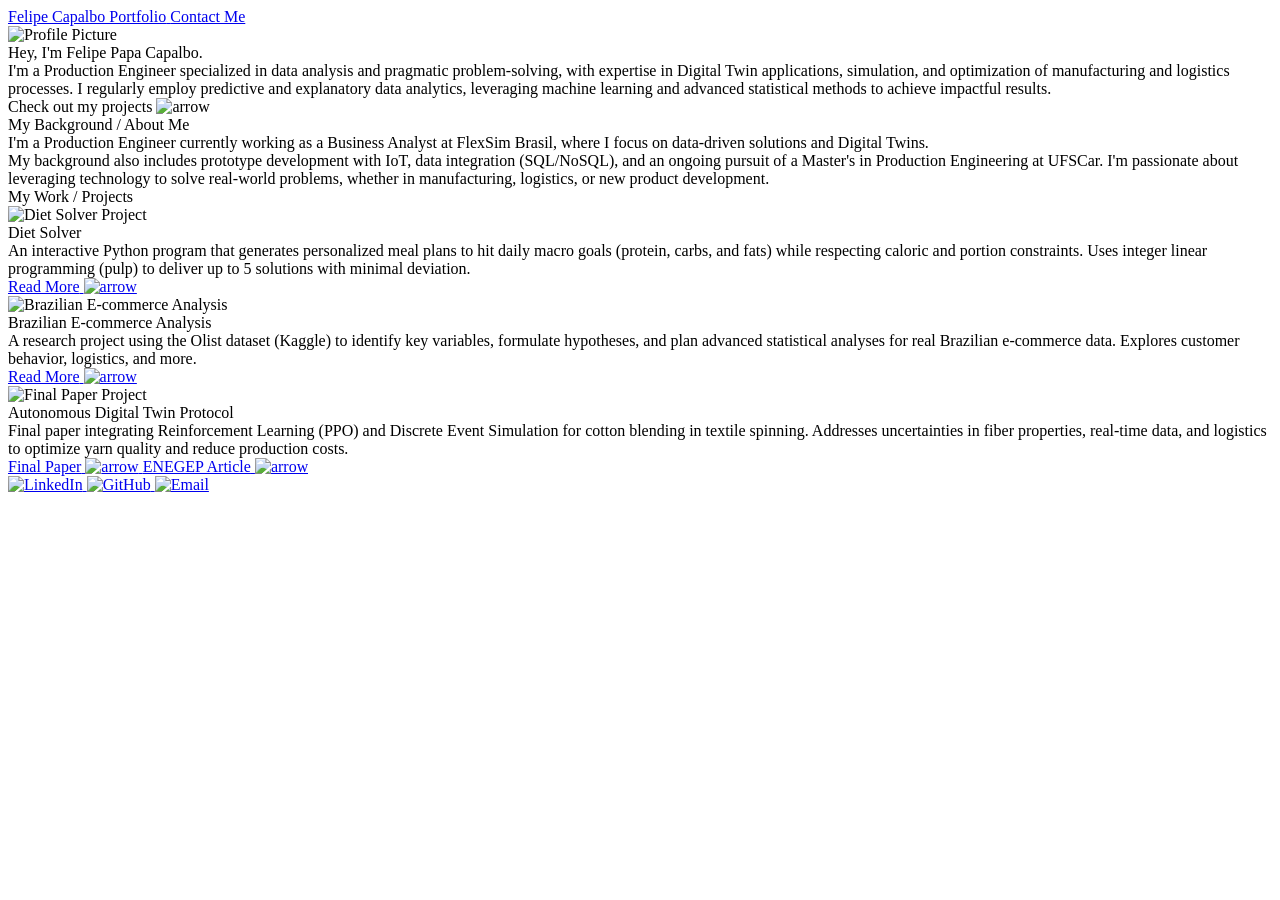
==== index.html @ c8f6b6c6 "Animations" ====
<!DOCTYPE html>
<html lang="en">
<head>
  <meta charset="utf-8">
  <!-- Favicon -->
  <link rel="icon" href="./assets/images/ProfilePicture.jpeg" />

  <title>Felipe Papa Capalbo Portfolio</title>
  <meta name="description" content="Felipe Papa Capalbo's portifolio.">
  <meta name="viewport" content="width=device-width, initial-scale=1" />

  <!-- CSS -->
  <link rel="stylesheet" href="./css/layout.css">
  <link rel="stylesheet" href="./css/typography.css">
  <link rel="stylesheet" href="./css/utilities.css">

  <!-- JS -->
  <script src="https://cdnjs.cloudflare.com/ajax/libs/three.js/r128/three.min.js"></script>
  <script defer src="./js/script.js"></script>

  <!-- Open Graph / Facebook -->
  <meta property="og:type" content="website" />
  <meta property="og:url" content="https://felipepcapalbo.github.io/" />
  <meta property="og:title" content="Felipe Papa Capalbo Portfolio" />
  <meta property="og:description" content="Portfólio de Felipe Papa Capalbo, engenheiro de produção especializado em Digital Twin, análise de dados e otimização de processos." />
  <meta property="og:image" content="https://felipepcapalbo.github.io/assets/images/ProfilePicture.jpeg" />
  <!-- Twitter -->
  <meta name="twitter:card" content="summary_large_image" />
  <meta name="twitter:url" content="https://felipepcapalbo.github.io/" />
  <meta name="twitter:title" content="Felipe Papa Capalbo Portfolio" />
  <meta name="twitter:description" content="Portfólio de Felipe Papa Capalbo, engenheiro de produção especializado em Digital Twin, análise de dados e otimização de processos." />
  <meta name="twitter:image" content="https://felipepcapalbo.github.io/assets/images/ProfilePicture.jpeg" />
</head>
<body>
  <!-- NAVBAR -->
  <div class="navbar">
    <a class="nav-title-link" href="./index.html">
      <span class="nav-title">Felipe Capalbo Portfolio</span>
    </a>
    <a class="button" href="mailto:felipepcapalbo@outlook.com">
      <span class="button-text">Contact Me</span>
    </a>
  </div>

  <!-- MAIN PAGE CONTENT -->
  <div id="main-content">

    <!-- PORTFOLIO HEADER -->
    <div id="portfolio-header">
      <div id="portfolio-header-image-container">
        <img src="./assets/images/ProfilePicture.jpeg" class="portfolio-header-image" alt="Profile Picture">
      </div>

      <div id="portfolio-header-text-container">
        <div class="header-text">
          <span class="main-title">Hey, I'm Felipe Papa Capalbo.</span>
          <div class="body-text">
            I'm a Production Engineer specialized in data analysis and pragmatic problem-solving,
            with expertise in Digital Twin applications, simulation, and optimization of
            manufacturing and logistics processes. I regularly employ predictive and explanatory
            data analytics, leveraging machine learning and advanced statistical methods to achieve
            impactful results.
          </div>
        </div>
        <a class="button" id="my-work-link">
          <span class="button-text">Check out my projects</span>
          <img src="./assets/icons/arrow-right.svg" class="right-arrow-icon" alt="arrow"/>
        </a>
      </div>
    </div>

    <!-- ABOUT SECTION -->
    <div id="about-section">
      <span class="subheader-text">My Background / About Me</span>
      <div class="about-section-content">
        <div class="body-text">
          I'm a Production Engineer currently working as a Business Analyst at FlexSim Brasil, where
          I focus on data-driven solutions and Digital Twins. 
        </div>
        <div class="body-text">
          My background also includes prototype development with IoT, data integration (SQL/NoSQL),
          and an ongoing pursuit of a Master's in Production Engineering at UFSCar. I'm passionate
          about leveraging technology to solve real-world problems, whether in manufacturing,
          logistics, or new product development.
        </div>
      </div>
    </div>

    <!-- PROJECTS / MY WORK SECTION -->
    <div id="my-work-section">
      <span class="subheader-text">My Work / Projects</span>

      <div class="projects-container">
        <!-- PROJETO 1: Diet Solver -->
        <div class="project-card">
          <!-- Ajuste a imagem conforme sua preferência (ou use um placeholder). -->
          <img src="./assets/images/Objective.png" class="project-image" alt="Diet Solver Project">
          <div class="project-card-text-container">
            <div class="subheader-text project-title">Diet Solver</div>
            <div class="body-text project-card-text">
              An interactive Python program that generates personalized meal plans to hit daily macro
              goals (protein, carbs, and fats) while respecting caloric and portion constraints.
              Uses integer linear programming (pulp) to deliver up to 5 solutions with minimal deviation.
            </div>
          </div>
          <!-- Aponte para uma página de projeto específica ou repositório -->
          <a class="button" href="../project-pages/diet-solver.html">
            <span class="button-text">Read More</span>
            <img src="./assets/icons/arrow-right.svg" class="right-arrow-icon" alt="arrow"/>
          </a>
        </div>

        <!-- PROJETO 2: Brazilian E-commerce Analysis -->
        <div class="project-card">
          <img src="./assets/images/EcommerceAnalysis.png" class="project-image" alt="Brazilian E-commerce Analysis">
          <div class="project-card-text-container">
            <div class="subheader-text project-title">Brazilian E-commerce Analysis</div>
            <div class="body-text project-card-text">
              A research project using the Olist dataset (Kaggle) to identify key variables,
              formulate hypotheses, and plan advanced statistical analyses for real Brazilian
              e-commerce data. Explores customer behavior, logistics, and more.
            </div>
          </div>
          <a class="button" href="../project-pages/brazilian-ecommerce.html">
            <span class="button-text">Read More</span>
            <img src="./assets/icons/arrow-right.svg" class="right-arrow-icon" alt="arrow"/>
          </a>
        </div>

        <!-- PROJETO 3: Final Paper (Autonomous Digital Twin) -->
        <div class="project-card">
          <!-- Ajuste a imagem conforme sua preferência. -->
          <img src="./assets/images/CottonBlending.png" class="project-image" alt="Final Paper Project">
          <div class="project-card-text-container">
            <div class="subheader-text project-title">Autonomous Digital Twin Protocol</div>
            <div class="body-text project-card-text">
              Final paper integrating Reinforcement Learning (PPO) and Discrete Event Simulation
              for cotton blending in textile spinning. Addresses uncertainties in fiber properties,
              real-time data, and logistics to optimize yarn quality and reduce production costs.
            </div>
          </div>
          <a class="button" href="./artigos/monografia/FinalPaper-Bachelor.pdf">
            <span class="button-text">Final Paper</span>
            <img src="./assets/icons/arrow-right.svg" class="right-arrow-icon" alt="arrow"/>
          </a>
          <a class="button" href="./artigos/enegep2025/ENEGEP2025-AutonomousDigitalTwinProtocol.pdf">
            <span class="button-text">ENEGEP Article</span>
            <img src="./assets/icons/arrow-right.svg" class="right-arrow-icon" alt="arrow"/>
          </a>
        </div>
      </div>
    </div>
  </div>

  <!-- FOOTER -->
  <div id="footer">
    <a class="icon-link" target="_blank" href="https://linkedin.com/in/felipecapalbo">
      <img src="./assets/icons/linkedin.svg" class="footer-icon" alt="LinkedIn">
    </a>
    <a class="icon-link" target="_blank" href="https://github.com/FelipePCapalbo">
      <img src="./assets/icons/github.svg" class="footer-icon" alt="GitHub">
    </a>
    <a class="icon-link" href="mailto:felipepcapalbo@outlook.com">
      <img src="./assets/icons/mail.svg" class="footer-icon" alt="Email">
    </a>
  </div>
</body>
</html>
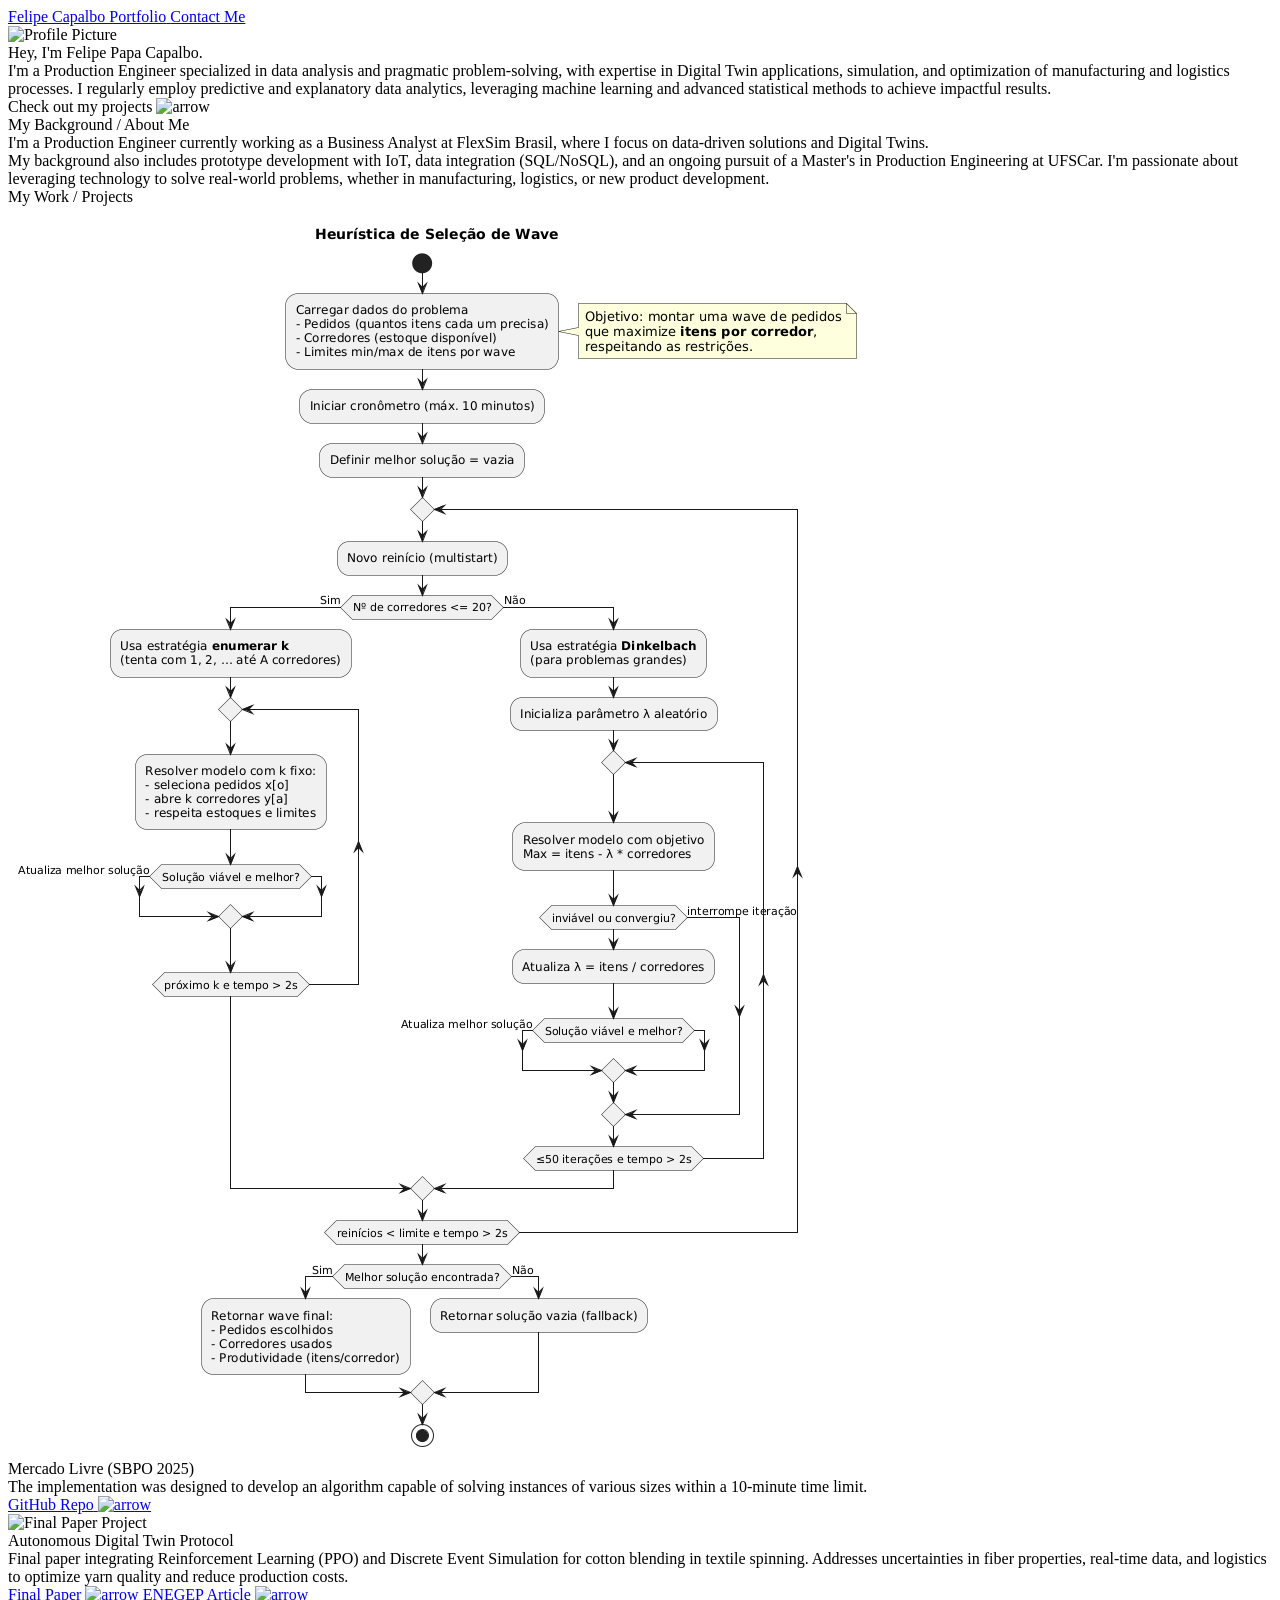
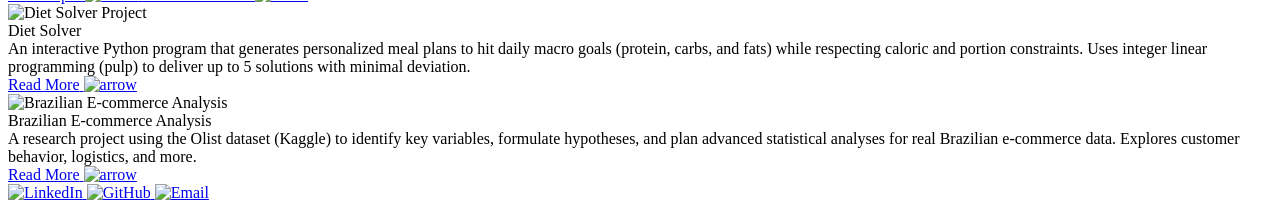
==== commit e095c11f: "ML SBPO" ====
--- a/index.html
+++ b/index.html
@@ -91,6 +91,43 @@
       <span class="subheader-text">My Work / Projects</span>
 
       <div class="projects-container">
+        <!-- PROJETO 4: EYF ML Challenge (SBPO 2025) -->
+        <div class="project-card">
+          <img src="./assets/images/Heuristica.png" class="project-image" alt="EYF ML Challenge (SBPO 2025)">
+          <div class="project-card-text-container">
+            <div class="subheader-text project-title">Mercado Livre (SBPO 2025)</div>
+            <div class="body-text project-card-text">
+              The implementation was designed to develop an algorithm capable of solving instances of various sizes within a 10-minute time limit.
+            </div>
+          </div>
+          <a class="button" target="_blank" href="https://github.com/FelipePCapalbo/EYF_ML_challenge-sbpo-2025">
+            <span class="button-text">GitHub Repo</span>
+            <img src="./assets/icons/arrow-right.svg" class="right-arrow-icon" alt="arrow"/>
+          </a>
+        </div>
+
+        <!-- PROJETO 3: Final Paper (Autonomous Digital Twin) -->
+        <div class="project-card">
+          <!-- Ajuste a imagem conforme sua preferência. -->
+          <img src="./assets/images/CottonBlending.png" class="project-image" alt="Final Paper Project">
+          <div class="project-card-text-container">
+            <div class="subheader-text project-title">Autonomous Digital Twin Protocol</div>
+            <div class="body-text project-card-text">
+              Final paper integrating Reinforcement Learning (PPO) and Discrete Event Simulation
+              for cotton blending in textile spinning. Addresses uncertainties in fiber properties,
+              real-time data, and logistics to optimize yarn quality and reduce production costs.
+            </div>
+          </div>
+          <a class="button" href="./artigos/monografia/FinalPaper-Bachelor.pdf">
+            <span class="button-text">Final Paper</span>
+            <img src="./assets/icons/arrow-right.svg" class="right-arrow-icon" alt="arrow"/>
+          </a>
+          <a class="button" href="./artigos/enegep2025/ENEGEP2025-AutonomousDigitalTwinProtocol.pdf">
+            <span class="button-text">ENEGEP Article</span>
+            <img src="./assets/icons/arrow-right.svg" class="right-arrow-icon" alt="arrow"/>
+          </a>
+        </div>
+
         <!-- PROJETO 1: Diet Solver -->
         <div class="project-card">
           <!-- Ajuste a imagem conforme sua preferência (ou use um placeholder). -->
@@ -126,28 +163,6 @@
             <img src="./assets/icons/arrow-right.svg" class="right-arrow-icon" alt="arrow"/>
           </a>
         </div>
-
-        <!-- PROJETO 3: Final Paper (Autonomous Digital Twin) -->
-        <div class="project-card">
-          <!-- Ajuste a imagem conforme sua preferência. -->
-          <img src="./assets/images/CottonBlending.png" class="project-image" alt="Final Paper Project">
-          <div class="project-card-text-container">
-            <div class="subheader-text project-title">Autonomous Digital Twin Protocol</div>
-            <div class="body-text project-card-text">
-              Final paper integrating Reinforcement Learning (PPO) and Discrete Event Simulation
-              for cotton blending in textile spinning. Addresses uncertainties in fiber properties,
-              real-time data, and logistics to optimize yarn quality and reduce production costs.
-            </div>
-          </div>
-          <a class="button" href="./artigos/monografia/FinalPaper-Bachelor.pdf">
-            <span class="button-text">Final Paper</span>
-            <img src="./assets/icons/arrow-right.svg" class="right-arrow-icon" alt="arrow"/>
-          </a>
-          <a class="button" href="./artigos/enegep2025/ENEGEP2025-AutonomousDigitalTwinProtocol.pdf">
-            <span class="button-text">ENEGEP Article</span>
-            <img src="./assets/icons/arrow-right.svg" class="right-arrow-icon" alt="arrow"/>
-          </a>
-        </div>
       </div>
     </div>
   </div>
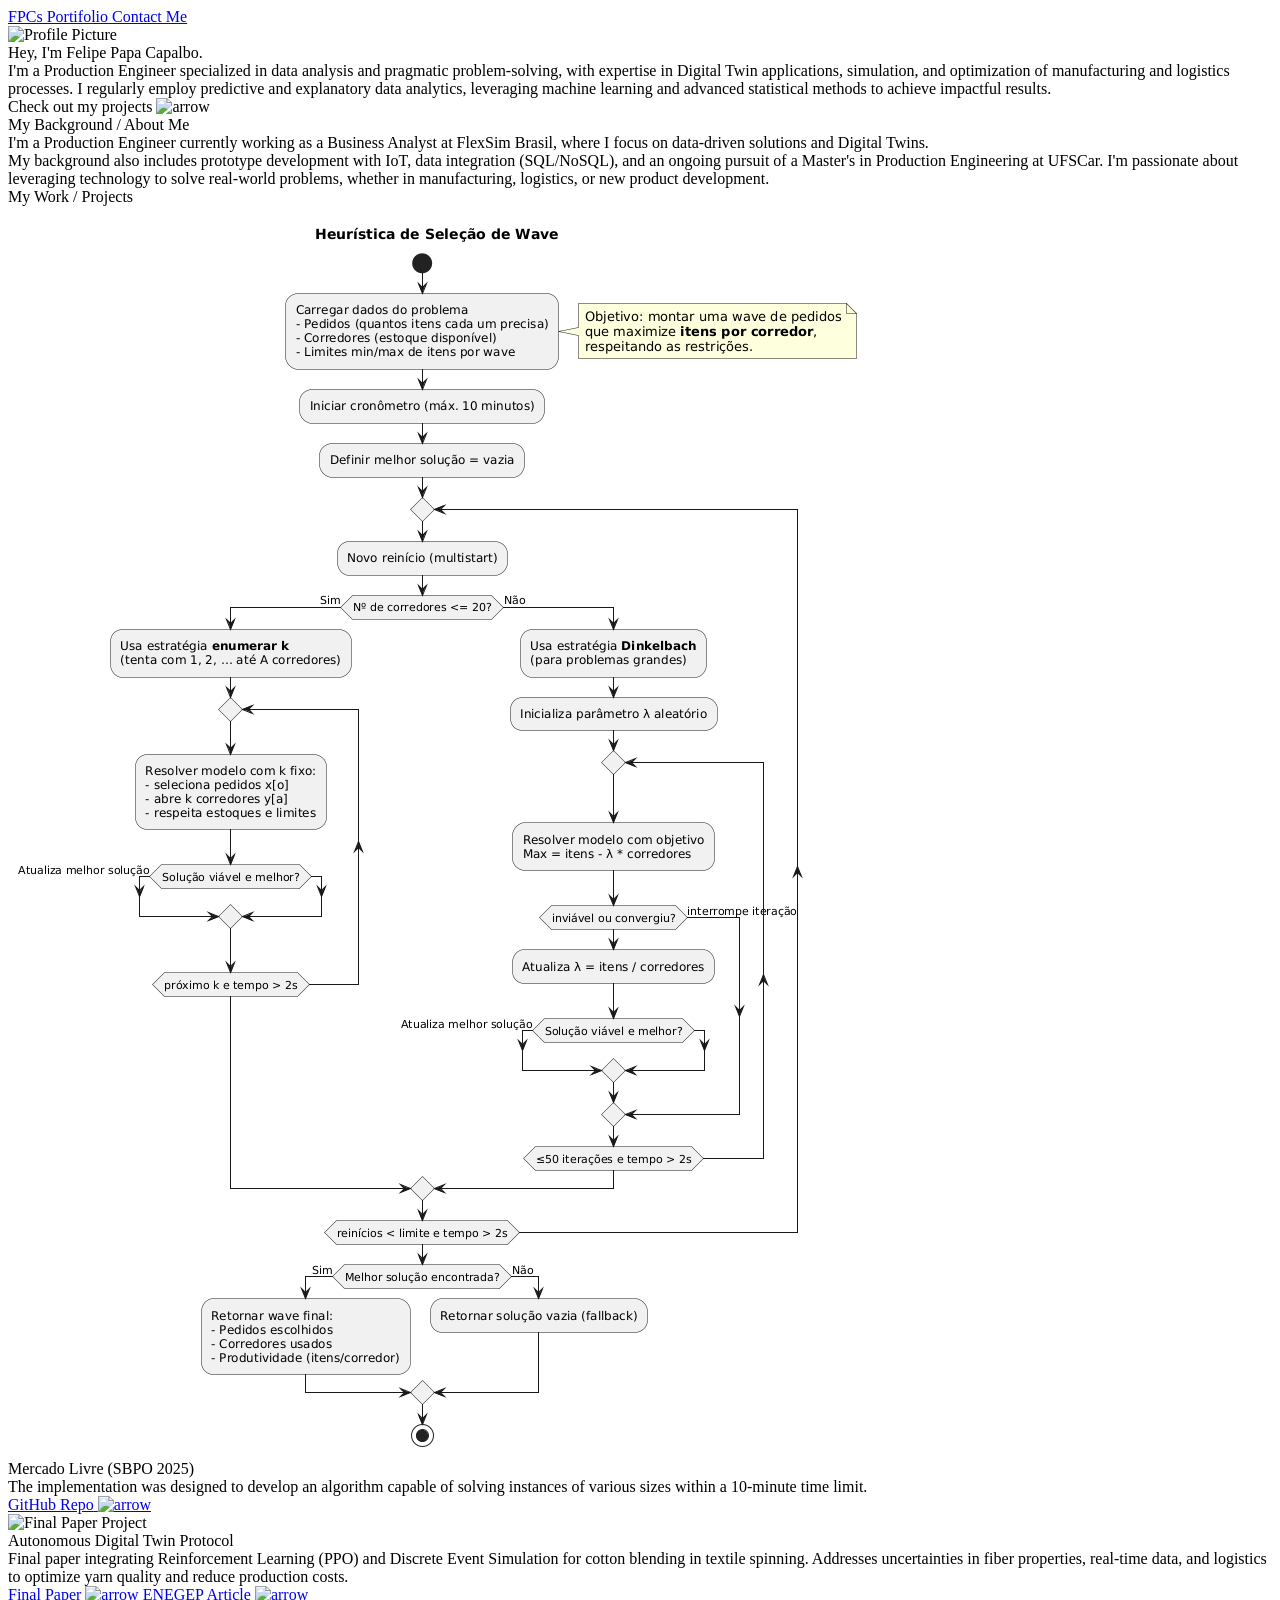
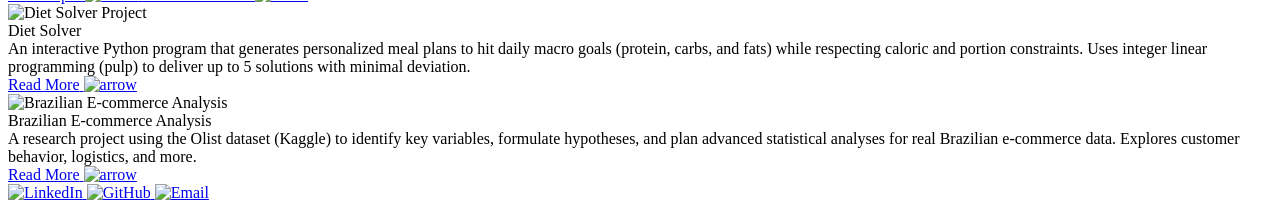
==== commit 4ca75632: "style: padroniza idioma pt-br, navbar, metatags OG/Twitter e links de projeto; atualiza favicon nas " ====
--- a/index.html
+++ b/index.html
@@ -1,12 +1,12 @@
 <!DOCTYPE html>
-<html lang="en">
+<html lang="pt-br">
 <head>
   <meta charset="utf-8">
   <!-- Favicon -->
   <link rel="icon" href="./assets/images/ProfilePicture.jpeg" />
 
-  <title>Felipe Papa Capalbo Portfolio</title>
-  <meta name="description" content="Felipe Papa Capalbo's portifolio.">
+  <title>FPCs Portifolio</title>
+  <meta name="description" content="Portfólio de Felipe Papa Capalbo, engenheiro de produção especializado em Digital Twin, análise de dados e otimização de processos.">
   <meta name="viewport" content="width=device-width, initial-scale=1" />
 
   <!-- CSS -->
@@ -21,13 +21,13 @@
   <!-- Open Graph / Facebook -->
   <meta property="og:type" content="website" />
   <meta property="og:url" content="https://felipepcapalbo.github.io/" />
-  <meta property="og:title" content="Felipe Papa Capalbo Portfolio" />
+  <meta property="og:title" content="FPCs Portifolio" />
   <meta property="og:description" content="Portfólio de Felipe Papa Capalbo, engenheiro de produção especializado em Digital Twin, análise de dados e otimização de processos." />
   <meta property="og:image" content="https://felipepcapalbo.github.io/assets/images/ProfilePicture.jpeg" />
   <!-- Twitter -->
   <meta name="twitter:card" content="summary_large_image" />
   <meta name="twitter:url" content="https://felipepcapalbo.github.io/" />
-  <meta name="twitter:title" content="Felipe Papa Capalbo Portfolio" />
+  <meta name="twitter:title" content="FPCs Portifolio" />
   <meta name="twitter:description" content="Portfólio de Felipe Papa Capalbo, engenheiro de produção especializado em Digital Twin, análise de dados e otimização de processos." />
   <meta name="twitter:image" content="https://felipepcapalbo.github.io/assets/images/ProfilePicture.jpeg" />
 </head>
@@ -35,7 +35,7 @@
   <!-- NAVBAR -->
   <div class="navbar">
     <a class="nav-title-link" href="./index.html">
-      <span class="nav-title">Felipe Capalbo Portfolio</span>
+      <span class="nav-title">FPCs Portifolio</span>
     </a>
     <a class="button" href="mailto:felipepcapalbo@outlook.com">
       <span class="button-text">Contact Me</span>
@@ -141,7 +141,7 @@
             </div>
           </div>
           <!-- Aponte para uma página de projeto específica ou repositório -->
-          <a class="button" href="../project-pages/diet-solver.html">
+          <a class="button" href="./project-pages/diet-solver.html">
             <span class="button-text">Read More</span>
             <img src="./assets/icons/arrow-right.svg" class="right-arrow-icon" alt="arrow"/>
           </a>
@@ -158,7 +158,7 @@
               e-commerce data. Explores customer behavior, logistics, and more.
             </div>
           </div>
-          <a class="button" href="../project-pages/brazilian-ecommerce.html">
+          <a class="button" href="./project-pages/brazilian-ecommerce.html">
             <span class="button-text">Read More</span>
             <img src="./assets/icons/arrow-right.svg" class="right-arrow-icon" alt="arrow"/>
           </a>
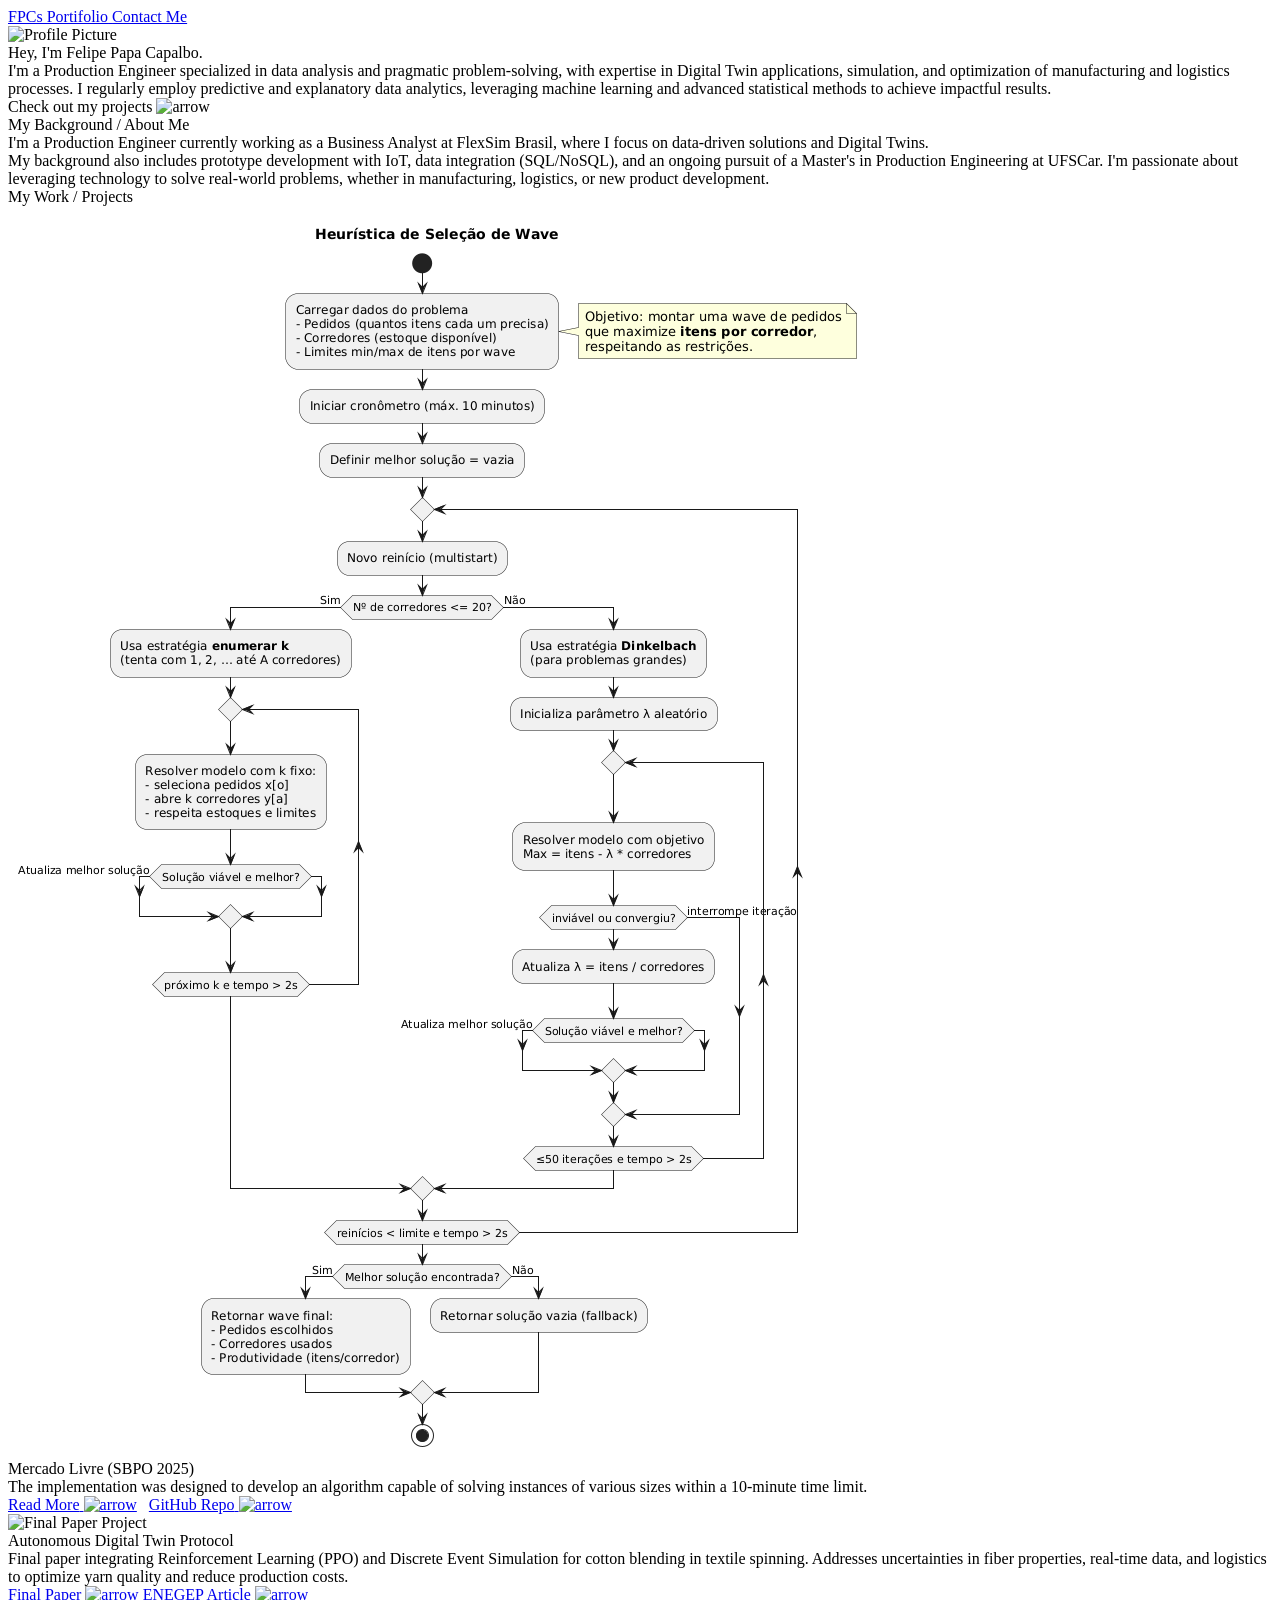
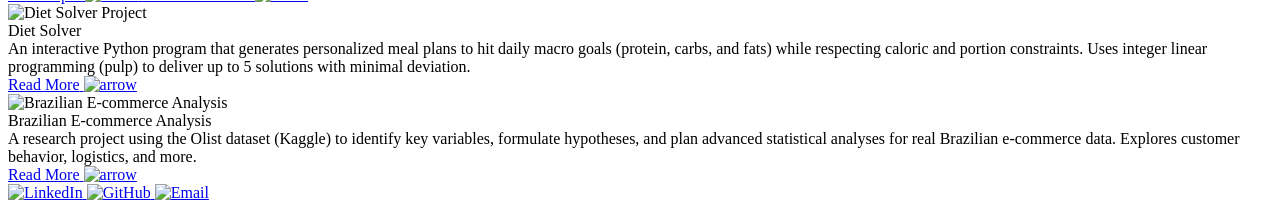
==== commit 9112baaf: "feat: adiciona página do EYF ML Challenge com imagem e bloco de código (ChallengeSolver.java) + botã" ====
--- a/index.html
+++ b/index.html
@@ -100,10 +100,16 @@
               The implementation was designed to develop an algorithm capable of solving instances of various sizes within a 10-minute time limit.
             </div>
           </div>
-          <a class="button" target="_blank" href="https://github.com/FelipePCapalbo/EYF_ML_challenge-sbpo-2025">
-            <span class="button-text">GitHub Repo</span>
-            <img src="./assets/icons/arrow-right.svg" class="right-arrow-icon" alt="arrow"/>
-          </a>
+          <div style="display:flex; gap:12px; flex-wrap:wrap;">
+            <a class="button" href="./project-pages/ml-challenge.html">
+              <span class="button-text">Read More</span>
+              <img src="./assets/icons/arrow-right.svg" class="right-arrow-icon" alt="arrow"/>
+            </a>
+            <a class="button" target="_blank" rel="noopener noreferrer" href="https://github.com/FelipePCapalbo/EYF_ML_challenge-sbpo-2025">
+              <span class="button-text">GitHub Repo</span>
+              <img src="./assets/icons/arrow-right.svg" class="right-arrow-icon" alt="arrow"/>
+            </a>
+          </div>
         </div>
 
         <!-- PROJETO 3: Final Paper (Autonomous Digital Twin) -->
@@ -169,10 +175,10 @@
 
   <!-- FOOTER -->
   <div id="footer">
-    <a class="icon-link" target="_blank" href="https://linkedin.com/in/felipecapalbo">
+    <a class="icon-link" target="_blank" rel="noopener noreferrer" href="https://linkedin.com/in/felipecapalbo">
       <img src="./assets/icons/linkedin.svg" class="footer-icon" alt="LinkedIn">
     </a>
-    <a class="icon-link" target="_blank" href="https://github.com/FelipePCapalbo">
+    <a class="icon-link" target="_blank" rel="noopener noreferrer" href="https://github.com/FelipePCapalbo">
       <img src="./assets/icons/github.svg" class="footer-icon" alt="GitHub">
     </a>
     <a class="icon-link" href="mailto:felipepcapalbo@outlook.com">
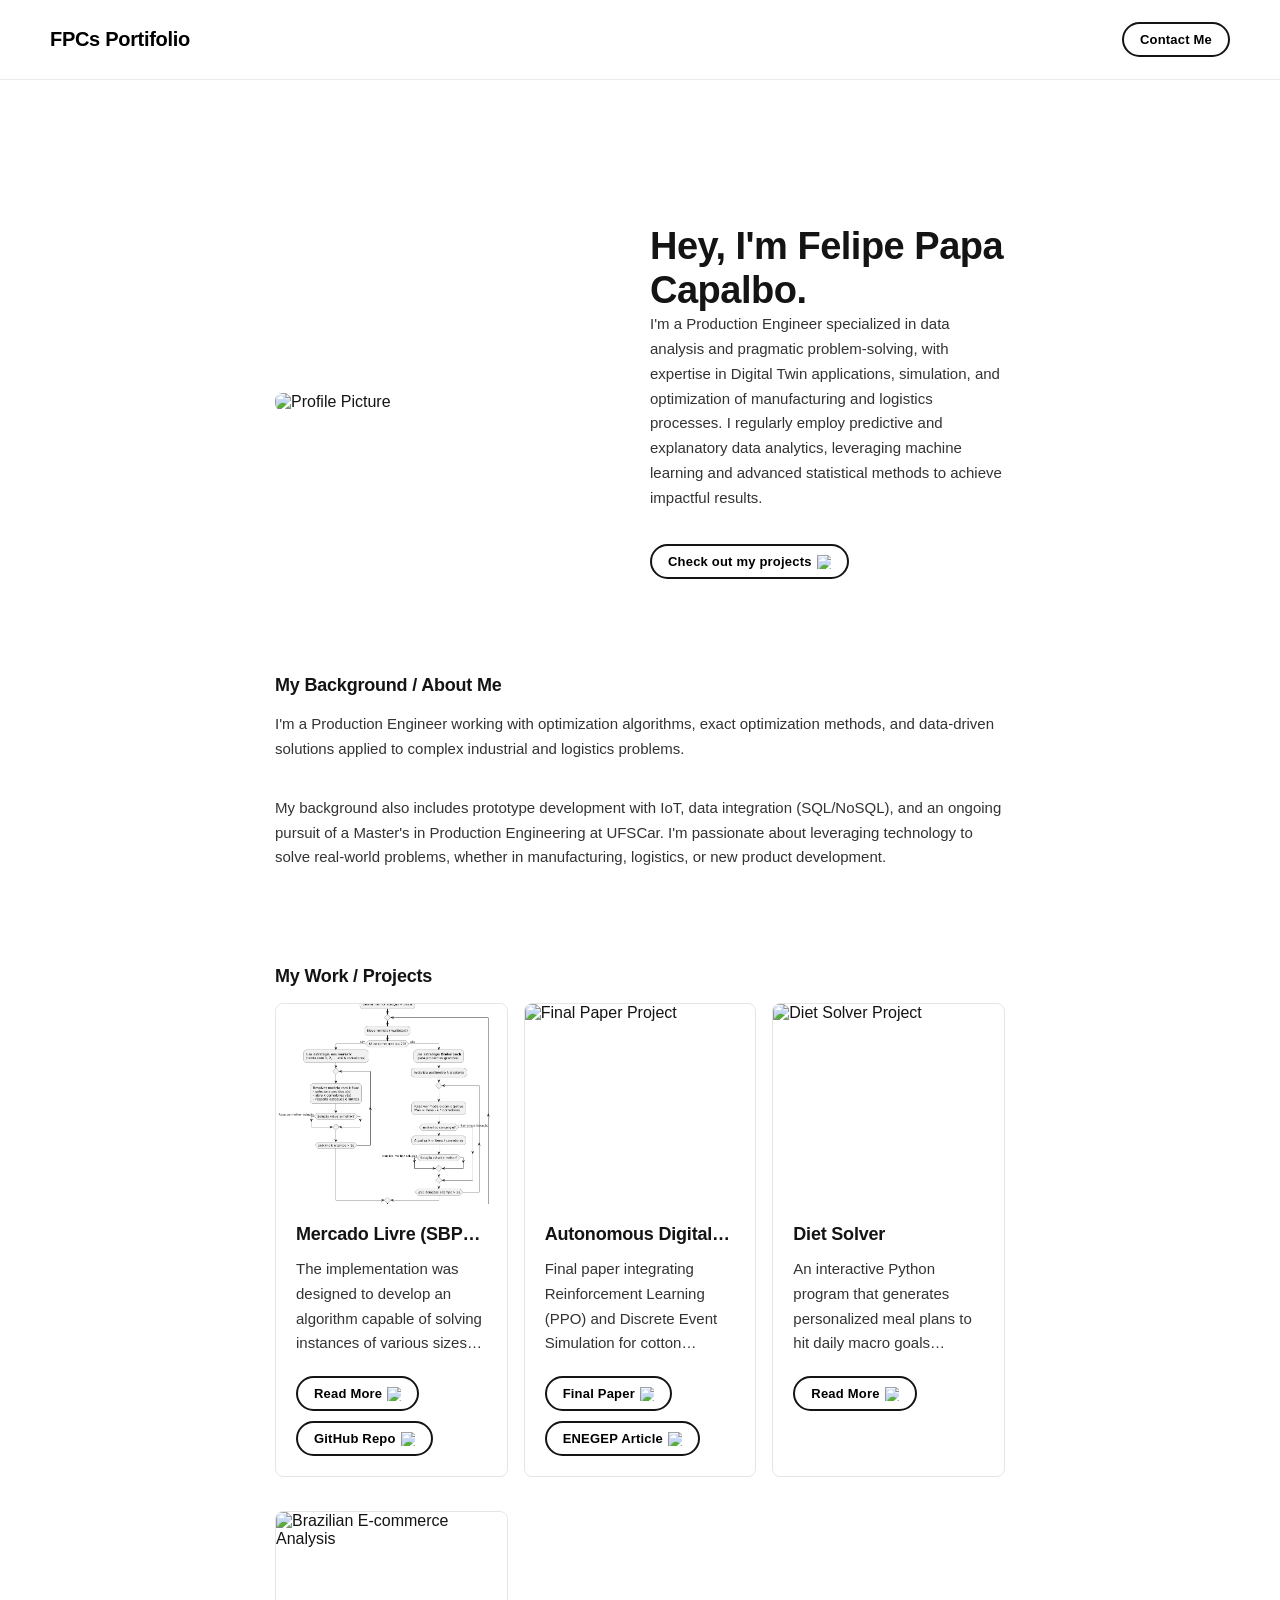
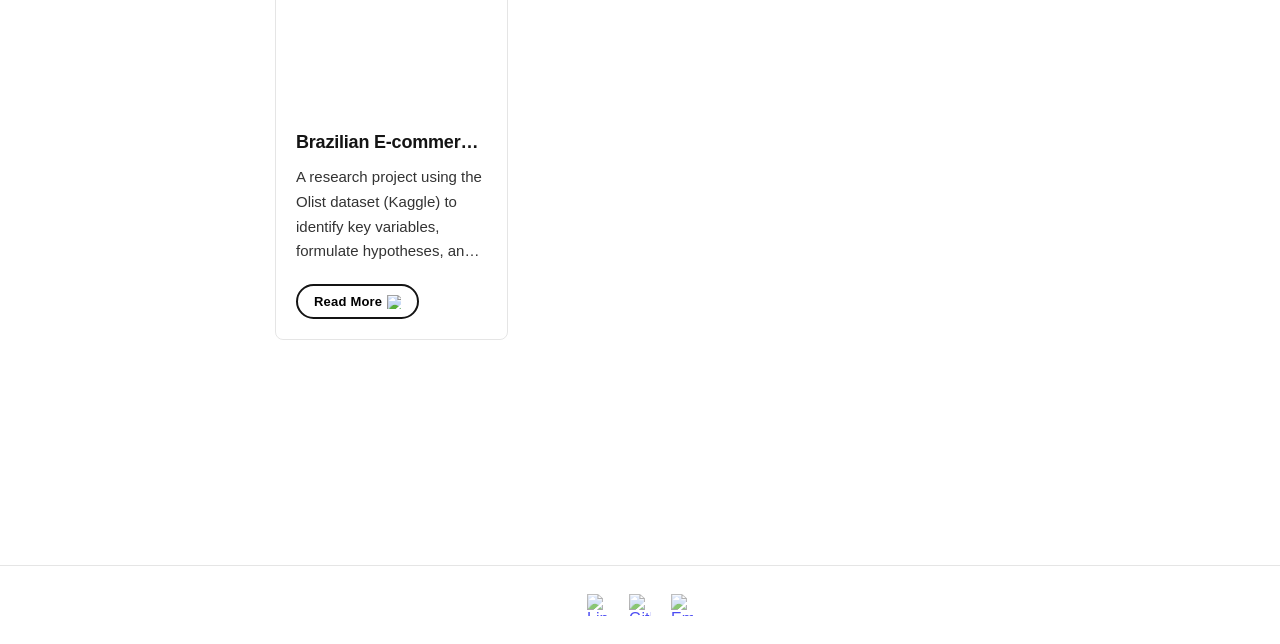
==== commit 113e42a2: "[Felipe] - 04/03/26 - Atualizações" ====
--- a/index.html
+++ b/index.html
@@ -62,7 +62,7 @@
             impactful results.
           </div>
         </div>
-        <a class="button" id="my-work-link">
+        <a class="button" id="my-work-link" href="#my-work-section">
           <span class="button-text">Check out my projects</span>
           <img src="./assets/icons/arrow-right.svg" class="right-arrow-icon" alt="arrow"/>
         </a>
@@ -74,8 +74,8 @@
       <span class="subheader-text">My Background / About Me</span>
       <div class="about-section-content">
         <div class="body-text">
-          I'm a Production Engineer currently working as a Business Analyst at FlexSim Brasil, where
-          I focus on data-driven solutions and Digital Twins. 
+          I'm a Production Engineer working with optimization algorithms, exact optimization methods,
+          and data-driven solutions applied to complex industrial and logistics problems.
         </div>
         <div class="body-text">
           My background also includes prototype development with IoT, data integration (SQL/NoSQL),
@@ -100,7 +100,7 @@
               The implementation was designed to develop an algorithm capable of solving instances of various sizes within a 10-minute time limit.
             </div>
           </div>
-          <div style="display:flex; gap:12px; flex-wrap:wrap;">
+          <div class="project-card-actions">
             <a class="button" href="./project-pages/ml-challenge.html">
               <span class="button-text">Read More</span>
               <img src="./assets/icons/arrow-right.svg" class="right-arrow-icon" alt="arrow"/>
@@ -114,7 +114,6 @@
 
         <!-- PROJETO 3: Final Paper (Autonomous Digital Twin) -->
         <div class="project-card">
-          <!-- Ajuste a imagem conforme sua preferência. -->
           <img src="./assets/images/CottonBlending.png" class="project-image" alt="Final Paper Project">
           <div class="project-card-text-container">
             <div class="subheader-text project-title">Autonomous Digital Twin Protocol</div>
@@ -124,19 +123,20 @@
               real-time data, and logistics to optimize yarn quality and reduce production costs.
             </div>
           </div>
-          <a class="button" href="./artigos/monografia/FinalPaper-Bachelor.pdf">
-            <span class="button-text">Final Paper</span>
-            <img src="./assets/icons/arrow-right.svg" class="right-arrow-icon" alt="arrow"/>
-          </a>
-          <a class="button" href="./artigos/enegep2025/ENEGEP2025-AutonomousDigitalTwinProtocol.pdf">
-            <span class="button-text">ENEGEP Article</span>
-            <img src="./assets/icons/arrow-right.svg" class="right-arrow-icon" alt="arrow"/>
-          </a>
+          <div class="project-card-actions">
+            <a class="button" href="./artigos/monografia/FinalPaper-Bachelor.pdf">
+              <span class="button-text">Final Paper</span>
+              <img src="./assets/icons/arrow-right.svg" class="right-arrow-icon" alt="arrow"/>
+            </a>
+            <a class="button" href="./artigos/enegep2025/ENEGEP2025-AutonomousDigitalTwinProtocol.pdf">
+              <span class="button-text">ENEGEP Article</span>
+              <img src="./assets/icons/arrow-right.svg" class="right-arrow-icon" alt="arrow"/>
+            </a>
+          </div>
         </div>
 
         <!-- PROJETO 1: Diet Solver -->
         <div class="project-card">
-          <!-- Ajuste a imagem conforme sua preferência (ou use um placeholder). -->
           <img src="./assets/images/Objective.png" class="project-image" alt="Diet Solver Project">
           <div class="project-card-text-container">
             <div class="subheader-text project-title">Diet Solver</div>
@@ -146,11 +146,12 @@
               Uses integer linear programming (pulp) to deliver up to 5 solutions with minimal deviation.
             </div>
           </div>
-          <!-- Aponte para uma página de projeto específica ou repositório -->
-          <a class="button" href="./project-pages/diet-solver.html">
-            <span class="button-text">Read More</span>
-            <img src="./assets/icons/arrow-right.svg" class="right-arrow-icon" alt="arrow"/>
-          </a>
+          <div class="project-card-actions">
+            <a class="button" href="./project-pages/diet-solver.html">
+              <span class="button-text">Read More</span>
+              <img src="./assets/icons/arrow-right.svg" class="right-arrow-icon" alt="arrow"/>
+            </a>
+          </div>
         </div>
 
         <!-- PROJETO 2: Brazilian E-commerce Analysis -->
@@ -164,10 +165,12 @@
               e-commerce data. Explores customer behavior, logistics, and more.
             </div>
           </div>
-          <a class="button" href="./project-pages/brazilian-ecommerce.html">
-            <span class="button-text">Read More</span>
-            <img src="./assets/icons/arrow-right.svg" class="right-arrow-icon" alt="arrow"/>
-          </a>
+          <div class="project-card-actions">
+            <a class="button" href="./project-pages/brazilian-ecommerce.html">
+              <span class="button-text">Read More</span>
+              <img src="./assets/icons/arrow-right.svg" class="right-arrow-icon" alt="arrow"/>
+            </a>
+          </div>
         </div>
       </div>
     </div>
--- a/css/layout.css
+++ b/css/layout.css
@@ -0,0 +1,246 @@
+* {
+  box-sizing: border-box;
+}
+
+html {
+  text-size-adjust: none;
+  -webkit-text-size-adjust: none;
+  -moz-text-size-adjust: none;
+  -ms-text-size-adjust: none;
+}
+
+body {
+  margin: 0;
+  -webkit-font-smoothing: antialiased;
+  -moz-osx-font-smoothing: grayscale;
+}
+
+
+
+
+/* Main Page Layout */
+
+#main-content {
+  margin: 225px 425px;
+  display: flex;
+  flex-direction: column;
+  gap: 96px;
+}
+
+
+
+
+/* Portfolio Header */
+
+#portfolio-header {
+  display: flex;
+  gap: 20px;
+  align-items: center;
+}
+
+#portfolio-header-image-container {
+  display: flex;
+  flex-direction: column;
+  gap: 10px;
+  flex-basis: 50%;
+}
+
+.portfolio-header-image {
+  width: 100%;
+  height: auto;
+  max-height: 460px;
+  object-fit: cover;
+  object-position: center top;
+  border-radius: 8px;
+}
+
+#portfolio-header-text-container {
+  display: flex;
+  flex-direction: column;
+  gap: 34px;
+  flex-basis: 50%;
+}
+
+
+
+
+/* About Section */
+
+#about-section {
+  display: flex;
+  flex-direction: column;
+  gap: 16px;
+}
+
+.about-section-content {
+  display: flex;
+  flex-direction: column;
+  gap: 34px;
+}
+
+
+
+
+/* Project Section */
+
+#my-work-section {
+  display: flex;
+  flex-direction: column;
+  gap: 16px;
+}
+
+.projects-container {
+  display: flex;
+  gap: 34px 16px;
+  flex-wrap: wrap;
+}
+
+    /* Project Cards */
+
+    .project-card {
+      max-width: calc((100% - 32px) / 3);
+      display: flex;
+      flex-direction: column;
+      gap: 20px;
+      border: 1px solid rgba(0, 0, 0, 0.1);
+      border-radius: 8px;
+      padding: 0 0 20px 0;
+      overflow: hidden;
+      transition: box-shadow 200ms ease, transform 200ms ease;
+    }
+
+    .project-card:hover {
+      box-shadow: 0 4px 20px rgba(0, 0, 0, 0.1);
+      transform: translateY(-2px);
+    }
+
+    .project-card-text-container {
+      flex-direction: column;
+      display: flex;
+      gap: 12px;
+      padding: 0 20px;
+    }
+
+    .project-card-actions {
+      display: flex;
+      gap: 10px;
+      flex-wrap: wrap;
+      padding: 0 20px;
+    }
+
+    .project-image {
+      width: 100%;
+      height: 200px;
+      object-fit: cover;
+      object-position: center;
+      border-radius: 0;
+    }
+
+
+
+
+/* Project Pages */
+
+#project-header {
+  display: flex;
+  flex-direction: column;
+  gap: 16px;
+}
+
+.project-header-image {
+  width: 100%;
+  height: auto;
+}
+
+#project-details {
+  display: flex;
+  flex-direction: column;
+  gap: 16px;
+}
+
+.project-details-content {
+  display: flex;
+  flex-direction: column;
+  gap: 34px;
+}
+
+    /* Project Gallery */
+
+    #project-gallery {
+      display: flex;
+      flex-direction: column;
+      gap: 16px;
+    }
+
+    .project-gallery-content {
+      display: flex;
+      flex-wrap: wrap;
+      gap: 34px 16px;
+    }
+
+    .gallery-image-container {
+      width: 100%;
+      display: flex;
+      flex-direction: column;
+      gap: 10px;
+    }
+
+    .gallery-image-container.half-width {
+      width: calc((100% - 16px) / 2);
+    }
+
+    .gallery-image {
+      width: 100%;
+      height: auto;
+    }
+
+
+/* Extra Extra large devices (large laptops and desktops, 1200px and below) */
+@media only screen and (max-width: 1600px) {
+  #main-content {
+    margin: 225px 275px;
+  }
+}
+
+/* Extra large devices (large laptops and desktops, 1200px and below) */
+@media only screen and (max-width: 1200px) {
+  #main-content {
+    margin: 225px 175px;
+  }
+}
+
+/* Large devices (laptops/desktops, 1000px and below) */
+@media only screen and (max-width: 1000px) {
+  #main-content {
+    margin: 225px 75px;
+  }
+}
+
+/* Small devices (portrait tablets and large phones, 800px and below) */
+@media only screen and (max-width: 800px) {
+  #main-content {
+    margin: 120px 50px;
+  }
+
+  #portfolio-header {
+    flex-direction: column;
+  }
+
+  .project-card {
+    max-width: calc((100% - 16px) / 2);
+  }
+}
+
+/* Small devices (portrait tablets and large phones, 600px and below) */
+@media only screen and (max-width: 600px) {
+  #main-content {
+    margin: 100px 20px;
+  }
+
+  .project-card {
+    max-width: 100%;
+  }
+}
+
+
+
--- a/css/typography.css
+++ b/css/typography.css
@@ -0,0 +1,58 @@
+body {
+  font-family: "Helvetica Neue", Helvetica, Arial, sans-serif;
+  color: #141414;
+}
+
+.nav-title {
+  font-weight: 700;
+  font-size: 20px;
+  letter-spacing: -0.3px;
+}
+
+.button-text {
+  font-size: 13px;
+  font-weight: 600;
+  letter-spacing: 0.2px;
+}
+
+.image-caption {
+  font-size: 13px;
+  font-weight: 500;
+  color: #666;
+}
+
+.main-title {
+  font-size: 38px;
+  font-weight: 700;
+  line-height: 1.15;
+  letter-spacing: -0.5px;
+}
+
+.subheader-text {
+  font-size: 18px;
+  font-weight: 700;
+  letter-spacing: -0.2px;
+}
+
+.body-text {
+  font-size: 15px;
+  font-weight: 400;
+  line-height: 1.65;
+  color: #333;
+}
+
+.project-card-text {
+  overflow: hidden;
+  text-overflow: ellipsis;
+  display: -webkit-box;
+  -webkit-line-clamp: 4;
+  -webkit-box-orient: vertical;
+}
+
+.project-title {
+  overflow: hidden;
+  text-overflow: ellipsis;
+  display: -webkit-box;
+  -webkit-line-clamp: 1;
+  -webkit-box-orient: vertical;
+}
--- a/css/utilities.css
+++ b/css/utilities.css
@@ -0,0 +1,144 @@
+
+/* Icons */
+
+.right-arrow-icon {
+  width: 14px;
+  height: 14px;
+  margin-top: 1px;
+  transition: filter 160ms ease;
+}
+
+.footer-icon {
+  width: 22px;
+  height: 22px;
+  opacity: 0.7;
+  transition: opacity 160ms ease, transform 200ms ease-in-out;
+}
+
+a.icon-link {
+  display: inline-flex;
+  transition: transform 200ms ease-in-out;
+}
+
+a.icon-link:hover .footer-icon {
+  opacity: 1;
+}
+
+a.icon-link:hover {
+  cursor: pointer;
+  transform: translateY(-3px);
+}
+
+
+/* Navbar Styling */
+
+.navbar {
+  width: 100%;
+  padding: 22px 50px;
+  display: flex;
+  justify-content: space-between;
+  align-items: center;
+  position: fixed;
+  top: 0;
+  left: 0;
+  background-color: rgba(255, 255, 255, 0.72);
+  backdrop-filter: blur(12px);
+  -webkit-backdrop-filter: blur(12px);
+  border-bottom: 1px solid rgba(0, 0, 0, 0.08);
+  transition: background-color 200ms ease;
+  z-index: 100;
+}
+
+.nav-title-link {
+  color: black;
+  text-decoration: none;
+}
+
+.nav-title-link:hover {
+  text-decoration: underline;
+}
+
+/* Small devices (portrait tablets and large phones, 800px and below) */
+@media only screen and (max-width: 800px) {
+  .navbar {
+    padding: 16px 20px;
+  }
+}
+
+
+/* Button Styling */
+
+a.button {
+  padding: 8px 16px;
+  border: 2px solid #141414;
+  border-radius: 50px;
+  color: black;
+  text-decoration: none;
+  width: fit-content;
+  display: flex;
+  gap: 5px;
+  align-items: center;
+  transition: background-color 160ms ease, color 160ms ease, border-color 160ms ease;
+}
+
+a.button:hover {
+  background-color: #141414;
+  color: white;
+  cursor: pointer;
+}
+
+a.button:hover .right-arrow-icon {
+  filter: invert(1);
+}
+
+
+/* Footer Styling */
+
+#footer {
+  width: 100%;
+  display: flex;
+  padding: 28px 50px;
+  justify-content: center;
+  align-items: center;
+  gap: 20px;
+  border-top: 1px solid rgba(0, 0, 0, 0.1);
+  margin-top: 32px;
+}
+
+/* Link Styling */
+a.no-underline {
+  text-decoration: none;
+  color: black
+}
+
+a.no-underline:hover {
+  text-decoration: underline;
+  cursor: pointer;
+}
+
+/* Small devices (portrait tablets and large phones, 800px and below) */
+@media only screen and (max-width: 800px) {
+  #footer {
+    padding: 20px 20px;
+  }
+}
+
+#markdown-wrapper h1,
+#markdown-wrapper h2   { margin-top: 1.5rem; }
+
+#markdown-wrapper table {
+  width: 100%;
+  border-collapse: collapse;
+  margin: 1rem 0;
+}
+
+#markdown-wrapper th,
+#markdown-wrapper td  {
+  border: 1px solid var(--border-color, #ddd);
+  padding: 0.5rem 0.75rem;
+}
+
+#markdown-wrapper thead {
+  background: var(--bg-light, #f5f5f5);
+  font-weight: 600;
+}
